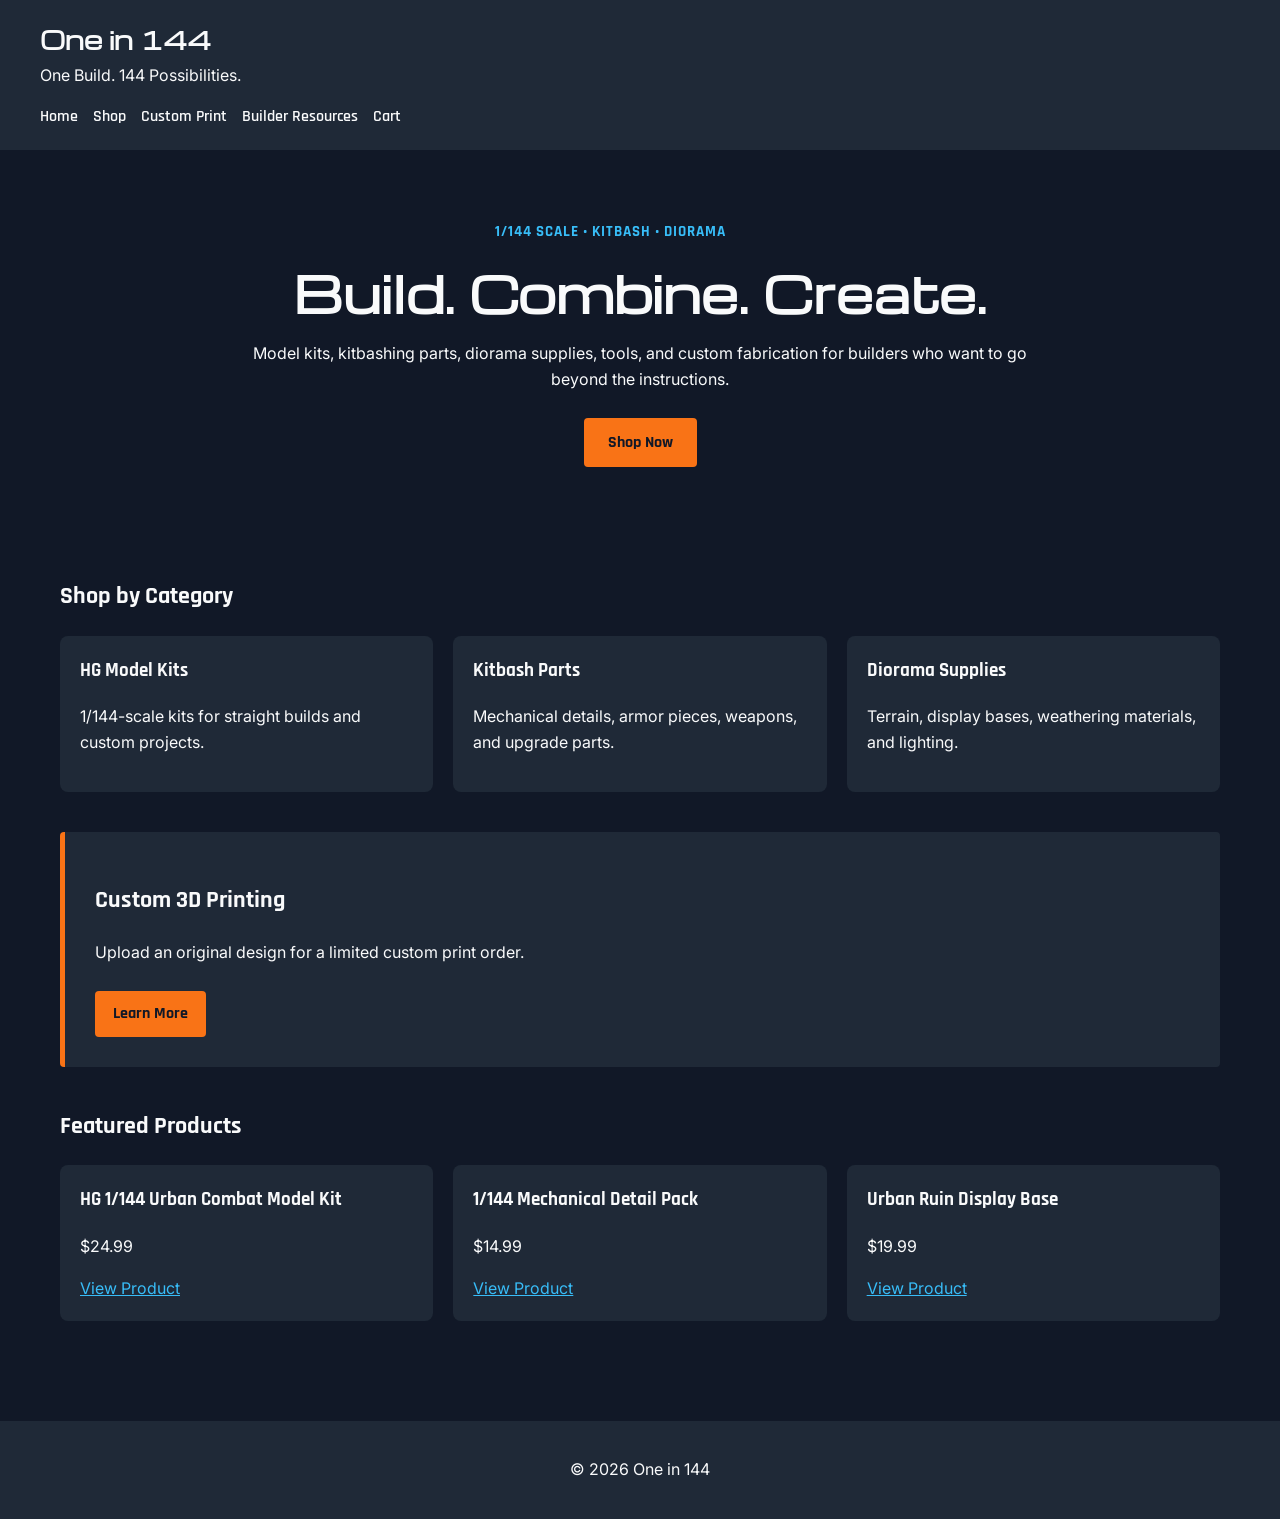
==== index.html @ ac6d2218 "Complete Style and Substance milestone" ====
<!DOCTYPE html>
<html lang="en">

<head>
    <!--
        Author: Adam Smithhisler
        Date: 10/18/2026
        Assignment: Project - Style & Substance
        Purpose: Homepage for the One in 144 e-commerce website.
    -->

    <meta charset="UTF-8">
    <meta name="viewport" content="width=device-width, initial-scale=1.0">

    <title>One in 144</title>

    <link rel="preconnect" href="https://fonts.googleapis.com">
    <link rel="preconnect" href="https://fonts.gstatic.com" crossorigin>

    <link
        href="https://fonts.googleapis.com/css2?family=Inter:wght@400;500;600;700&family=Michroma&family=Rajdhani:wght@500;600;700&display=swap"
        rel="stylesheet">

    <link rel="stylesheet" href="css/styles.css">
</head>

<body>

    <header>
        <div class="header-content">

            <h1>One in 144</h1>
            <p>One Build. 144 Possibilities.</p>

            <nav aria-label="Main navigation">
                <a href="index.html">Home</a>
                <a href="shop.html">Shop</a>
                <a href="custom-print.html">Custom Print</a>
                <a href="resources.html">Builder Resources</a>
                <a href="cart.html">Cart</a>
            </nav>

        </div>
    </header>

    <main>

        <section class="hero">
            <p>1/144 SCALE • KITBASH • DIORAMA</p>

            <h2>Build. Combine. Create.</h2>

            <p>
                Model kits, kitbashing parts, diorama supplies,
                tools, and custom fabrication for builders who
                want to go beyond the instructions.
            </p>

            <a href="shop.html">Shop Now</a>
        </section>
        
        <section>
            <h2>Shop by Category</h2>

            <div class="category-grid">

                <article class="category-card">
                    <h3>HG Model Kits</h3>
                    <p>
                        1/144-scale kits for straight builds
                        and custom projects.
                    </p>
                </article>

                <article class="category-card">
                    <h3>Kitbash Parts</h3>
                    <p>
                        Mechanical details, armor pieces,
                        weapons, and upgrade parts.
                    </p>
                </article>

                <article class="category-card">
                    <h3>Diorama Supplies</h3>
                    <p>
                        Terrain, display bases, weathering
                        materials, and lighting.
                    </p>
                </article>

            </div>
        </section>

        <section class="custom-print">
            <h2>Custom 3D Printing</h2>

            <p>
                Upload an original design for a limited
                custom print order.
            </p>

            <a href="custom-print.html">Learn More</a>
        </section>

        <section>
            <h2>Featured Products</h2>

            <div class="product-grid">

                <article class="product-card">
                    <h3>HG 1/144 Urban Combat Model Kit</h3>
                    <p>$24.99</p>
                    <a href="product.html">View Product</a>
                </article>

                <article class="product-card">
                    <h3>1/144 Mechanical Detail Pack</h3>
                    <p>$14.99</p>
                    <a href="product.html">View Product</a>
                </article>

                <article class="product-card">
                    <h3>Urban Ruin Display Base</h3>
                    <p>$19.99</p>
                    <a href="product.html">View Product</a>
                </article>

            </div>
        </section>

    </main>

    <footer>
        <p>&copy; 2026 One in 144</p>
    </footer>

</body>

</html>
---- css/styles.css ----
/*
    Author: Adam Smithhisler
    Date: 10/18/2026
    Assignment: Project - Style & Substance
    Purpose: Shared styling for the One in 144 e-commerce website.
*/

/* ========================================
   BRAND COLORS
======================================== */

:root {
    --deep-charcoal: #111827;
    --steel-gray: #1F2937;
    --off-white: #F9FAFB;
    --signal-orange: #F97316;
    --technical-blue: #38BDF8;
    --light-gray: #F3F4F6;
}


/* ========================================
   GLOBAL PAGE STYLES
======================================== */

* {
    box-sizing: border-box;
}

body {
    margin: 0;
    font-family: "Inter", Arial, sans-serif;
    background-color: var(--deep-charcoal);
    color: var(--off-white);
    line-height: 1.6;
}

main {
    max-width: 1200px;
    margin: 0 auto;
    padding: 20px;
}

img {
    max-width: 100%;
    height: auto;
}


/* ========================================
   TYPOGRAPHY
======================================== */

h1,
.hero h2 {
    font-family: "Michroma", sans-serif;
}

h2,
h3,
nav {
    font-family: "Rajdhani", sans-serif;
}

h1,
h2,
h3 {
    color: var(--off-white);
}


/* ========================================
   HEADER AND NAVIGATION
======================================== */

header {
    background-color: var(--steel-gray);
    padding: 20px;
}

.header-content {
    max-width: 1200px;
    margin: 0 auto;
}

header h1 {
    margin: 0;
    font-size: 1.5rem;
}

header p {
    margin-top: 5px;
    margin-bottom: 0;
}

nav {
    display: flex;
    flex-wrap: wrap;
    gap: 15px;
    margin-top: 15px;
}

nav a {
    color: var(--off-white);
    text-decoration: none;
    font-weight: 600;
}

nav a:hover,
nav a:focus {
    color: var(--technical-blue);
}


/* ========================================
   HERO SECTION
======================================== */

.hero {
    max-width: 900px;
    margin: 0 auto 60px auto;
    padding: 50px 20px;
    text-align: center;
}

.hero>p:first-child {
    margin: 0 0 20px 0;
    color: var(--technical-blue);
    font-family: "Rajdhani", sans-serif;
    font-size: 0.95rem;
    font-weight: 700;
    text-transform: uppercase;
    letter-spacing: 1px;
}

.hero h2 {
    margin: 0 0 20px 0;
    font-size: 3rem;
    line-height: 1.2;
    color: var(--off-white);
}

.hero p {
    max-width: 800px;
    margin: 0 auto 25px auto;
    color: var(--off-white);
}

.hero a {
    display: inline-block;
    padding: 12px 24px;
    background-color: var(--signal-orange);
    color: var(--deep-charcoal);
    text-decoration: none;
    font-family: "Rajdhani", sans-serif;
    font-weight: 700;
    border-radius: 4px;
}

.hero a:hover,
.hero a:focus {
    background-color: var(--off-white);
    color: var(--deep-charcoal);
}


/* ========================================
   PAGE SECTIONS
======================================== */

section {
    margin-bottom: 40px;
}

section>h2 {
    margin-bottom: 20px;
}


/* ========================================
   CARD LAYOUTS
======================================== */

.category-grid,
.product-grid {
    display: grid;
    grid-template-columns: 1fr;
    gap: 20px;
}

.category-card,
.product-card {
    background-color: var(--steel-gray);
    padding: 20px;
    border-radius: 8px;
}

.category-card h3,
.product-card h3 {
    margin-top: 0;
}

.product-card a {
    color: var(--technical-blue);
}

.product-card a:hover,
.product-card a:focus {
    color: var(--off-white);
}


/* ========================================
   CUSTOM PRINT SECTION
======================================== */

.custom-print {
    margin: 40px 0;
    padding: 30px;
    background-color: var(--steel-gray);
    border-left: 5px solid var(--signal-orange);
    border-radius: 4px;
}

.custom-print a {
    display: inline-block;
    padding: 10px 18px;
    margin-top: 10px;
    background-color: var(--signal-orange);
    color: var(--deep-charcoal);
    text-decoration: none;
    font-family: "Rajdhani", sans-serif;
    font-weight: 700;
    border-radius: 4px;
}

.custom-print a:hover,
.custom-print a:focus {
    background-color: var(--off-white);
    color: var(--deep-charcoal);
}


/* ========================================
   FOOTER
======================================== */

footer {
    margin-top: 40px;
    padding: 20px;
    text-align: center;
    background-color: var(--steel-gray);
}


/* ========================================
   RESPONSIVE LAYOUT
======================================== */

/* Tablet */
@media (min-width: 768px) {

    .category-grid,
    .product-grid {
        grid-template-columns: repeat(2, 1fr);
    }
}


/* Desktop */
@media (min-width: 1024px) {

    .category-grid,
    .product-grid {
        grid-template-columns: repeat(3, 1fr);
    }
}


/* Small Screens */
@media (max-width: 767px) {

    .hero {
        padding: 40px 10px;
    }

    .hero h2 {
        font-size: 2.1rem;
    }
}

/* ========================================
   PRODUCT DETAILS PAGE
======================================== */

.product-detail {
    display: grid;
    grid-template-columns: 1fr;
    gap: 20px;
    margin-bottom: 40px;
}

.product-info {
    border-left: 5px solid var(--signal-orange);
}

.product-price {
    font-family: "Rajdhani", sans-serif;
    font-size: 2rem;
    font-weight: 700;
    color: var(--off-white);
}

.product-button {
    display: inline-block;
    padding: 12px 24px;
    margin-top: 10px;
    background-color: var(--signal-orange);
    color: var(--deep-charcoal);
    text-decoration: none;
    font-family: "Rajdhani", sans-serif;
    font-weight: 700;
    border-radius: 4px;
}

.product-button:hover,
.product-button:focus {
    background-color: var(--off-white);
    color: var(--deep-charcoal);
}

.product-table {
    width: 100%;
    border-collapse: collapse;
    margin-top: 15px;
}

.product-table th,
.product-table td {
    padding: 12px;
    text-align: left;
    border-bottom: 1px solid #475569;
}

.product-table th {
    color: var(--technical-blue);
}


/* Tablet and Desktop Product Layout */

@media (min-width: 768px) {

    .product-detail {
        grid-template-columns: repeat(2, 1fr);
    }
}

/* ========================================
   CUSTOM PRINT PAGE
======================================== */

.custom-print-layout {
    display: grid;
    grid-template-columns: 1fr;
    gap: 20px;
    margin-bottom: 40px;
}

.custom-print-form,
.print-guidelines {
    background-color: var(--steel-gray);
    padding: 25px;
    border-radius: 8px;
}

.custom-print-form {
    border-left: 5px solid var(--signal-orange);
}

.custom-print-form h2,
.print-guidelines h2 {
    margin-top: 0;
}

.form-group {
    display: flex;
    flex-direction: column;
    gap: 6px;
    margin-bottom: 20px;
}

.form-group label {
    font-family: "Rajdhani", sans-serif;
    font-weight: 700;
}

.form-group input,
.form-group select,
.form-group textarea {
    width: 100%;
    padding: 12px;
    border: 1px solid #475569;
    border-radius: 4px;
    background-color: var(--deep-charcoal);
    color: var(--off-white);
    font-family: "Inter", Arial, sans-serif;
}

.form-group textarea {
    resize: vertical;
}

.checkbox-group {
    flex-direction: row;
    align-items: flex-start;
}

.checkbox-group input {
    width: auto;
    margin-top: 5px;
}

.print-guidelines ul {
    padding-left: 20px;
}

.print-guidelines li {
    margin-bottom: 12px;
}

.print-guidelines p {
    margin-top: 25px;
    padding-top: 20px;
    border-top: 1px solid #475569;
}


/* Tablet and Desktop Custom Print Layout */

@media (min-width: 768px) {

    .custom-print-layout {
        grid-template-columns: 2fr 1fr;
    }
}

/* ========================================
   BUILDER RESOURCES PAGE
======================================== */

.resource-grid {
    display: grid;
    grid-template-columns: 1fr;
    gap: 20px;
}

.resource-card {
    background-color: var(--steel-gray);
    padding: 25px;
    border-radius: 8px;
}

.resource-card h3 {
    margin-top: 5px;
}

.resource-label {
    margin: 0;
    color: var(--technical-blue);
    font-family: "Rajdhani", sans-serif;
    font-weight: 700;
    letter-spacing: 1px;
}

.resource-card ul {
    padding-left: 20px;
}

.resource-card li {
    margin-bottom: 8px;
}


/* Tablet */

@media (min-width: 768px) {

    .resource-grid {
        grid-template-columns: repeat(2, 1fr);
    }
}

/* ========================================
   SHOPPING CART PAGE
======================================== */

.cart-layout {
    display: grid;
    grid-template-columns: 1fr;
    gap: 20px;
    margin-bottom: 40px;
}

.cart-items {
    display: grid;
    gap: 20px;
}

.cart-item,
.cart-summary {
    background-color: var(--steel-gray);
    padding: 25px;
    border-radius: 8px;
}

.cart-item {
    display: flex;
    flex-direction: column;
    gap: 15px;
}

.cart-item h3 {
    margin-top: 0;
}

.cart-price {
    margin: 0;
    font-family: "Rajdhani", sans-serif;
    font-size: 1.5rem;
    font-weight: 700;
}

.cart-summary {
    border-left: 5px solid var(--signal-orange);
}

.cart-summary h2 {
    margin-top: 0;
}

.summary-row {
    display: flex;
    justify-content: space-between;
    gap: 20px;
    padding: 12px 0;
    border-bottom: 1px solid #475569;
}

.summary-total {
    margin-bottom: 20px;
    font-size: 1.1rem;
}


/* Tablet and Desktop */

@media (min-width: 768px) {

    .cart-layout {
        grid-template-columns: 2fr 1fr;
        align-items: start;
    }

    .cart-item {
        flex-direction: row;
        justify-content: space-between;
        align-items: flex-start;
    }
}

/* ========================================
   CHECKOUT PAGE
======================================== */

.checkout-layout {
    display: grid;
    grid-template-columns: 1fr;
    gap: 20px;
    margin-bottom: 40px;
}

.checkout-form,
.checkout-summary {
    background-color: var(--steel-gray);
    padding: 25px;
    border-radius: 8px;
}

.checkout-form {
    border-left: 5px solid var(--signal-orange);
}

.checkout-form h2,
.checkout-summary h2 {
    margin-top: 0;
}

.checkout-row {
    display: grid;
    grid-template-columns: 1fr;
    gap: 15px;
}

.checkout-item {
    display: flex;
    justify-content: space-between;
    gap: 20px;
    padding: 15px 0;
    border-bottom: 1px solid #475569;
}

.checkout-item h3 {
    margin: 0;
}

.checkout-item p {
    margin-bottom: 0;
}

.prototype-note {
    margin-top: 20px;
    padding-top: 20px;
    border-top: 1px solid #475569;
    color: var(--technical-blue);
}


/* Tablet and Desktop */

@media (min-width: 768px) {

    .checkout-layout {
        grid-template-columns: 2fr 1fr;
        align-items: start;
    }

    .checkout-row {
        grid-template-columns: repeat(2, 1fr);
    }
}

/* ========================================
   ORDER CONFIRMATION PAGE
======================================== */

.confirmation-container {
    display: flex;
    justify-content: center;
    padding: 60px 20px;
}

.confirmation-card {
    width: 100%;
    max-width: 700px;
    padding: 40px;
    text-align: center;
    background-color: var(--steel-gray);
    border-top: 5px solid var(--signal-orange);
    border-radius: 8px;
}

.confirmation-label {
    margin: 0 0 15px 0;
    color: var(--technical-blue);
    font-family: "Rajdhani", sans-serif;
    font-weight: 700;
    letter-spacing: 1px;
}

.confirmation-card h2 {
    margin-top: 0;
    font-family: "Michroma", sans-serif;
}

.confirmation-summary {
    margin: 30px 0;
    text-align: left;
}

.confirmation-summary h3 {
    margin-bottom: 10px;
}

.confirmation-actions {
    display: flex;
    flex-direction: column;
    align-items: center;
    gap: 15px;
}

.secondary-button {
    display: inline-block;
    padding: 12px 24px;
    color: var(--technical-blue);
    text-decoration: none;
    font-family: "Rajdhani", sans-serif;
    font-weight: 700;
}

.secondary-button:hover,
.secondary-button:focus {
    color: var(--off-white);
}


/* Tablet and Desktop */

@media (min-width: 768px) {

    .confirmation-actions {
        flex-direction: row;
        justify-content: center;
    }
}
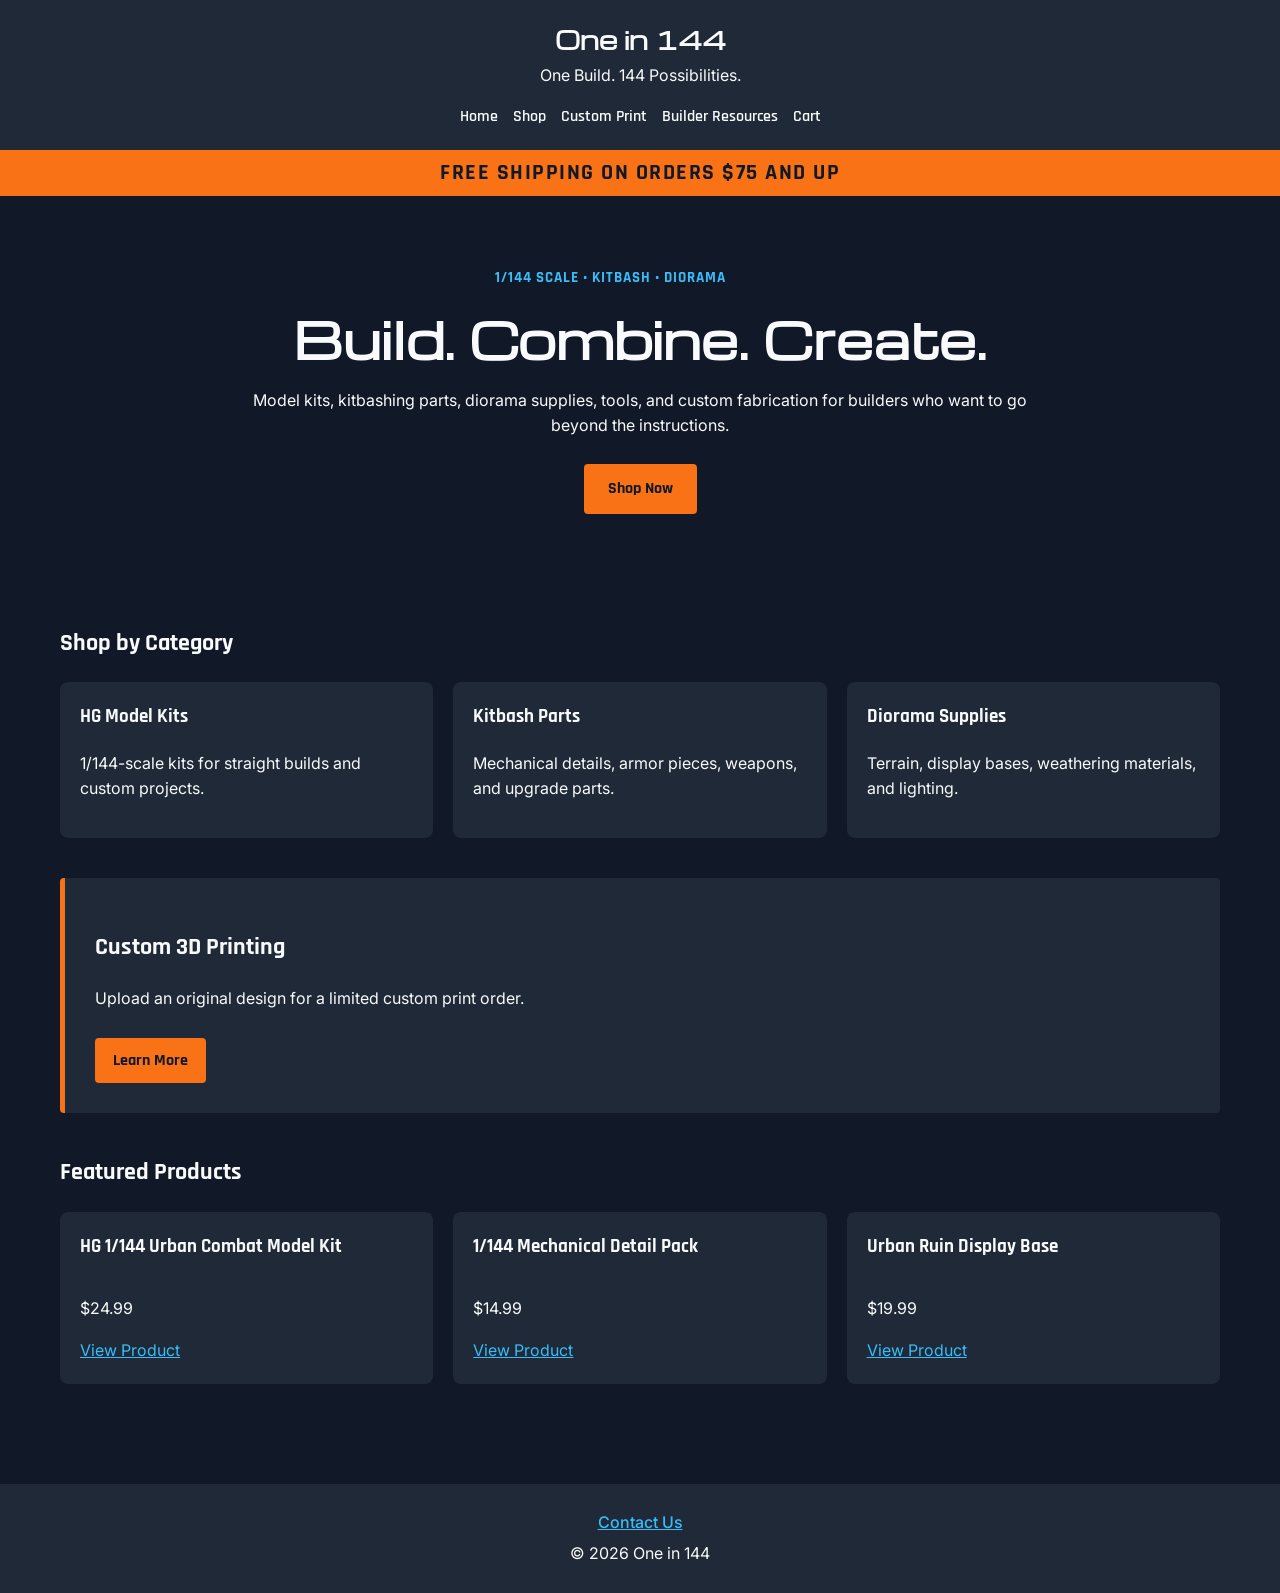
==== commit a5a2e9b2: "Complete interactive e-commerce features" ====
--- a/index.html
+++ b/index.html
@@ -43,6 +43,10 @@
         </div>
     </header>
 
+    <div class="shipping-banner" role="status">
+        FREE SHIPPING ON ORDERS $75 AND UP
+    </div>
+
     <main>
 
         <section class="hero">
@@ -58,7 +62,7 @@
 
             <a href="shop.html">Shop Now</a>
         </section>
-        
+
         <section>
             <h2>Shop by Category</h2>
 
@@ -131,7 +135,15 @@
     </main>
 
     <footer>
-        <p>&copy; 2026 One in 144</p>
+
+        <p>
+            <a href="contact.html">Contact Us</a>
+        </p>
+
+        <p>
+            &copy; 2026 One in 144
+        </p>
+
     </footer>
 
 </body>
--- a/css/styles.css
+++ b/css/styles.css
@@ -1,9 +1,10 @@
 /*
     Author: Adam Smithhisler
-    Date: 10/18/2026
-    Assignment: Project - Style & Substance
+    Date: 10/27/2026
+    Assignment: Final Project - Interactive E-Commerce Features
     Purpose: Shared styling for the One in 144 e-commerce website.
 */
+
 
 /* ========================================
    BRAND COLORS
@@ -27,6 +28,10 @@
     box-sizing: border-box;
 }
 
+[hidden] {
+    display: none !important;
+}
+
 body {
     margin: 0;
     font-family: "Inter", Arial, sans-serif;
@@ -81,6 +86,7 @@
 .header-content {
     max-width: 1200px;
     margin: 0 auto;
+    text-align: center;
 }
 
 header h1 {
@@ -96,6 +102,7 @@
 nav {
     display: flex;
     flex-wrap: wrap;
+    justify-content: center;
     gap: 15px;
     margin-top: 15px;
 }
@@ -109,6 +116,29 @@
 nav a:hover,
 nav a:focus {
     color: var(--technical-blue);
+}
+
+nav a[aria-current="page"] {
+    color: var(--technical-blue);
+}
+
+
+/* ========================================
+   FREE SHIPPING BANNER
+======================================== */
+
+.shipping-banner {
+    width: 100%;
+    padding: 12px 20px;
+    background-color: var(--signal-orange);
+    color: var(--deep-charcoal);
+    text-align: center;
+    font-family: "Rajdhani", sans-serif;
+    font-size: 1.4rem;
+    font-weight: 700;
+    line-height: 1;
+    letter-spacing: 1.5px;
+    text-transform: uppercase;
 }
 
 
@@ -176,6 +206,10 @@
     margin-bottom: 20px;
 }
 
+.section-description {
+    margin-bottom: 25px;
+}
+
 
 /* ========================================
    CARD LAYOUTS
@@ -200,6 +234,16 @@
     margin-top: 0;
 }
 
+
+/* ========================================
+   PRODUCT CARDS
+======================================== */
+
+.product-card {
+    display: flex;
+    flex-direction: column;
+}
+
 .product-card a {
     color: var(--technical-blue);
 }
@@ -209,9 +253,94 @@
     color: var(--off-white);
 }
 
-
-/* ========================================
-   CUSTOM PRINT SECTION
+.product-actions {
+    display: flex;
+    align-items: center;
+    justify-content: space-between;
+    gap: 20px;
+    margin-top: auto;
+    padding-top: 15px;
+}
+
+.product-actions a,
+button.add-to-cart {
+    color: var(--technical-blue);
+    font-family: "Inter", Arial, sans-serif;
+    font-size: 1rem;
+    font-weight: 400;
+    line-height: 1.5;
+    text-decoration: underline;
+}
+
+button.add-to-cart {
+    margin: 0 0 0 auto;
+    padding: 0;
+    background: transparent;
+    border: none;
+    border-radius: 0;
+    cursor: pointer;
+}
+
+.product-actions a:hover,
+.product-actions a:focus,
+button.add-to-cart:hover,
+button.add-to-cart:focus {
+    color: var(--off-white);
+}
+
+button.add-to-cart:focus-visible,
+.product-actions a:focus-visible {
+    outline: 2px solid var(--signal-orange);
+    outline-offset: 4px;
+}
+
+
+/* ========================================
+   PRODUCT PAGE ADD TO CART
+======================================== */
+
+button.add-to-cart.product-page-add-to-cart {
+    display: flex;
+    align-items: center;
+    justify-content: center;
+    width: 100%;
+
+    margin: 18px 0 0 0;
+    padding: 14px 20px;
+
+    background-color: var(--signal-orange);
+    color: var(--deep-charcoal);
+
+    border: none;
+    border-radius: 4px;
+
+    font-family: "Rajdhani", sans-serif;
+    font-size: 1.4rem;
+    font-weight: 700;
+    line-height: 1;
+    letter-spacing: 1.5px;
+
+    text-align: center;
+    text-decoration: none;
+    text-transform: uppercase;
+
+    cursor: pointer;
+}
+
+button.add-to-cart.product-page-add-to-cart:hover,
+button.add-to-cart.product-page-add-to-cart:focus {
+    background-color: var(--off-white);
+    color: var(--deep-charcoal);
+}
+
+button.add-to-cart.product-page-add-to-cart:focus-visible {
+    outline: 2px solid var(--technical-blue);
+    outline-offset: 4px;
+}
+
+
+/* ========================================
+   CUSTOM PRINT PROMOTION SECTION
 ======================================== */
 
 .custom-print {
@@ -242,74 +371,8 @@
 
 
 /* ========================================
-   FOOTER
-======================================== */
-
-footer {
-    margin-top: 40px;
-    padding: 20px;
-    text-align: center;
-    background-color: var(--steel-gray);
-}
-
-
-/* ========================================
-   RESPONSIVE LAYOUT
-======================================== */
-
-/* Tablet */
-@media (min-width: 768px) {
-
-    .category-grid,
-    .product-grid {
-        grid-template-columns: repeat(2, 1fr);
-    }
-}
-
-
-/* Desktop */
-@media (min-width: 1024px) {
-
-    .category-grid,
-    .product-grid {
-        grid-template-columns: repeat(3, 1fr);
-    }
-}
-
-
-/* Small Screens */
-@media (max-width: 767px) {
-
-    .hero {
-        padding: 40px 10px;
-    }
-
-    .hero h2 {
-        font-size: 2.1rem;
-    }
-}
-
-/* ========================================
-   PRODUCT DETAILS PAGE
-======================================== */
-
-.product-detail {
-    display: grid;
-    grid-template-columns: 1fr;
-    gap: 20px;
-    margin-bottom: 40px;
-}
-
-.product-info {
-    border-left: 5px solid var(--signal-orange);
-}
-
-.product-price {
-    font-family: "Rajdhani", sans-serif;
-    font-size: 2rem;
-    font-weight: 700;
-    color: var(--off-white);
-}
+   BUTTONS
+======================================== */
 
 .product-button {
     display: inline-block;
@@ -317,16 +380,71 @@
     margin-top: 10px;
     background-color: var(--signal-orange);
     color: var(--deep-charcoal);
+    border: none;
     text-decoration: none;
     font-family: "Rajdhani", sans-serif;
+    font-size: 1rem;
     font-weight: 700;
     border-radius: 4px;
+    cursor: pointer;
 }
 
 .product-button:hover,
 .product-button:focus {
     background-color: var(--off-white);
     color: var(--deep-charcoal);
+}
+
+.secondary-button {
+    display: inline-block;
+    padding: 12px 24px;
+    margin-top: 10px;
+    background: transparent;
+    color: var(--technical-blue);
+    border: none;
+    text-decoration: none;
+    font-family: "Rajdhani", sans-serif;
+    font-size: 1rem;
+    font-weight: 700;
+    cursor: pointer;
+}
+
+.secondary-button:hover,
+.secondary-button:focus {
+    color: var(--off-white);
+}
+
+.product-button:focus-visible,
+.secondary-button:focus-visible {
+    outline: 2px solid var(--signal-orange);
+    outline-offset: 4px;
+}
+
+
+/* ========================================
+   PRODUCT DETAILS PAGE
+======================================== */
+
+.product-detail {
+    display: grid;
+    grid-template-columns: 1fr;
+    gap: 20px;
+    margin-bottom: 40px;
+}
+
+.product-info {
+    border-left: 5px solid var(--signal-orange);
+}
+
+.product-info h2 {
+    margin-top: 0;
+}
+
+.product-price {
+    font-family: "Rajdhani", sans-serif;
+    font-size: 2rem;
+    font-weight: 700;
+    color: var(--off-white);
 }
 
 .product-table {
@@ -347,15 +465,6 @@
 }
 
 
-/* Tablet and Desktop Product Layout */
-
-@media (min-width: 768px) {
-
-    .product-detail {
-        grid-template-columns: repeat(2, 1fr);
-    }
-}
-
 /* ========================================
    CUSTOM PRINT PAGE
 ======================================== */
@@ -382,6 +491,11 @@
 .print-guidelines h2 {
     margin-top: 0;
 }
+
+
+/* ========================================
+   FORM STYLES
+======================================== */
 
 .form-group {
     display: flex;
@@ -405,6 +519,20 @@
     background-color: var(--deep-charcoal);
     color: var(--off-white);
     font-family: "Inter", Arial, sans-serif;
+    font-size: 1rem;
+}
+
+.form-group input::placeholder,
+.form-group textarea::placeholder {
+    color: #9CA3AF;
+}
+
+.form-group input:focus,
+.form-group select:focus,
+.form-group textarea:focus {
+    border-color: var(--technical-blue);
+    outline: 2px solid var(--technical-blue);
+    outline-offset: 2px;
 }
 
 .form-group textarea {
@@ -420,6 +548,24 @@
     width: auto;
     margin-top: 5px;
 }
+
+
+/* ========================================
+   FORM STATUS MESSAGES
+======================================== */
+
+#contactMessage,
+#checkoutMessage,
+.coupon-message {
+    margin-top: 15px;
+    color: var(--technical-blue);
+    font-weight: 600;
+}
+
+
+/* ========================================
+   PRINT GUIDELINES
+======================================== */
 
 .print-guidelines ul {
     padding-left: 20px;
@@ -436,15 +582,6 @@
 }
 
 
-/* Tablet and Desktop Custom Print Layout */
-
-@media (min-width: 768px) {
-
-    .custom-print-layout {
-        grid-template-columns: 2fr 1fr;
-    }
-}
-
 /* ========================================
    BUILDER RESOURCES PAGE
 ======================================== */
@@ -481,15 +618,6 @@
     margin-bottom: 8px;
 }
 
-
-/* Tablet */
-
-@media (min-width: 768px) {
-
-    .resource-grid {
-        grid-template-columns: repeat(2, 1fr);
-    }
-}
 
 /* ========================================
    SHOPPING CART PAGE
@@ -553,21 +681,72 @@
 }
 
 
-/* Tablet and Desktop */
-
-@media (min-width: 768px) {
-
-    .cart-layout {
-        grid-template-columns: 2fr 1fr;
-        align-items: start;
-    }
-
-    .cart-item {
-        flex-direction: row;
-        justify-content: space-between;
-        align-items: flex-start;
-    }
-}
+/* ========================================
+   CART CONTROLS
+======================================== */
+
+.quantity-controls {
+    display: flex;
+    align-items: center;
+    gap: 8px;
+    margin-top: 10px;
+}
+
+.quantity-button {
+    min-width: 30px;
+    padding: 4px 9px;
+    background-color: var(--signal-orange);
+    color: var(--deep-charcoal);
+    border: none;
+    border-radius: 4px;
+    font-family: "Rajdhani", sans-serif;
+    font-size: 1rem;
+    font-weight: 700;
+    cursor: pointer;
+}
+
+.quantity-button:hover,
+.quantity-button:focus {
+    background-color: var(--off-white);
+}
+
+.quantity-value {
+    min-width: 20px;
+    text-align: center;
+    font-weight: 700;
+}
+
+.remove-cart-item {
+    margin-top: 12px;
+    padding: 0;
+    background: transparent;
+    color: var(--technical-blue);
+    border: none;
+    font-family: "Inter", Arial, sans-serif;
+    font-size: 0.95rem;
+    text-decoration: underline;
+    cursor: pointer;
+}
+
+.remove-cart-item:hover,
+.remove-cart-item:focus {
+    color: var(--off-white);
+}
+
+.quantity-button:focus-visible,
+.remove-cart-item:focus-visible {
+    outline: 2px solid var(--signal-orange);
+    outline-offset: 3px;
+}
+
+.cart-item-total {
+    min-width: 120px;
+}
+
+.cart-item-total>p:first-child {
+    margin-top: 0;
+}
+
 
 /* ========================================
    CHECKOUT PAGE
@@ -596,6 +775,10 @@
     margin-top: 0;
 }
 
+.checkout-form section {
+    margin-bottom: 35px;
+}
+
 .checkout-row {
     display: grid;
     grid-template-columns: 1fr;
@@ -625,20 +808,10 @@
     color: var(--technical-blue);
 }
 
-
-/* Tablet and Desktop */
-
-@media (min-width: 768px) {
-
-    .checkout-layout {
-        grid-template-columns: 2fr 1fr;
-        align-items: start;
-    }
-
-    .checkout-row {
-        grid-template-columns: repeat(2, 1fr);
-    }
-}
+.coupon-button {
+    padding-left: 0;
+}
+
 
 /* ========================================
    ORDER CONFIRMATION PAGE
@@ -689,27 +862,131 @@
     gap: 15px;
 }
 
-.secondary-button {
-    display: inline-block;
-    padding: 12px 24px;
-    color: var(--technical-blue);
-    text-decoration: none;
-    font-family: "Rajdhani", sans-serif;
-    font-weight: 700;
-}
-
-.secondary-button:hover,
-.secondary-button:focus {
-    color: var(--off-white);
-}
-
-
-/* Tablet and Desktop */
+
+/* ========================================
+   FOOTER
+======================================== */
+
+footer {
+    margin-top: 40px;
+    padding: 20px;
+    text-align: center;
+    background-color: var(--steel-gray);
+}
+
+footer p {
+    margin: 6px 0;
+    text-align: center;
+}
+
+footer a {
+    color: var(--technical-blue);
+    font-family: "Inter", Arial, sans-serif;
+    font-weight: 500;
+    text-decoration: underline;
+}
+
+footer a:hover,
+footer a:focus {
+    color: var(--off-white);
+}
+
+footer a:focus-visible {
+    outline: 2px solid var(--signal-orange);
+    outline-offset: 4px;
+}
+
+
+/* ========================================
+   RESPONSIVE LAYOUT
+======================================== */
+
+
+/* Tablet */
 
 @media (min-width: 768px) {
+
+    .category-grid,
+    .product-grid {
+        grid-template-columns: repeat(2, 1fr);
+    }
+
+    .product-detail {
+        grid-template-columns: repeat(2, 1fr);
+    }
+
+    .custom-print-layout {
+        grid-template-columns: 2fr 1fr;
+    }
+
+    .resource-grid {
+        grid-template-columns: repeat(2, 1fr);
+    }
+
+    .cart-layout {
+        grid-template-columns: 2fr 1fr;
+        align-items: start;
+    }
+
+    .cart-item {
+        flex-direction: row;
+        justify-content: space-between;
+        align-items: flex-start;
+    }
+
+    .checkout-layout {
+        grid-template-columns: 2fr 1fr;
+        align-items: start;
+    }
+
+    .checkout-row {
+        grid-template-columns: repeat(2, 1fr);
+    }
 
     .confirmation-actions {
         flex-direction: row;
         justify-content: center;
     }
+}
+
+
+/* Desktop */
+
+@media (min-width: 1024px) {
+
+    .category-grid,
+    .product-grid {
+        grid-template-columns: repeat(3, 1fr);
+    }
+}
+
+
+/* Small Screens */
+
+@media (max-width: 767px) {
+
+    .hero {
+        padding: 40px 10px;
+    }
+
+    .hero h2 {
+        font-size: 2.1rem;
+    }
+
+    .shipping-banner {
+        padding: 10px 15px;
+        font-size: 1.15rem;
+    }
+
+    .product-actions {
+        gap: 15px;
+    }
+
+    .summary-row {
+        gap: 10px;
+    }
+
+    button.add-to-cart.product-page-add-to-cart {
+        font-size: 1.15rem;
+    }
 }
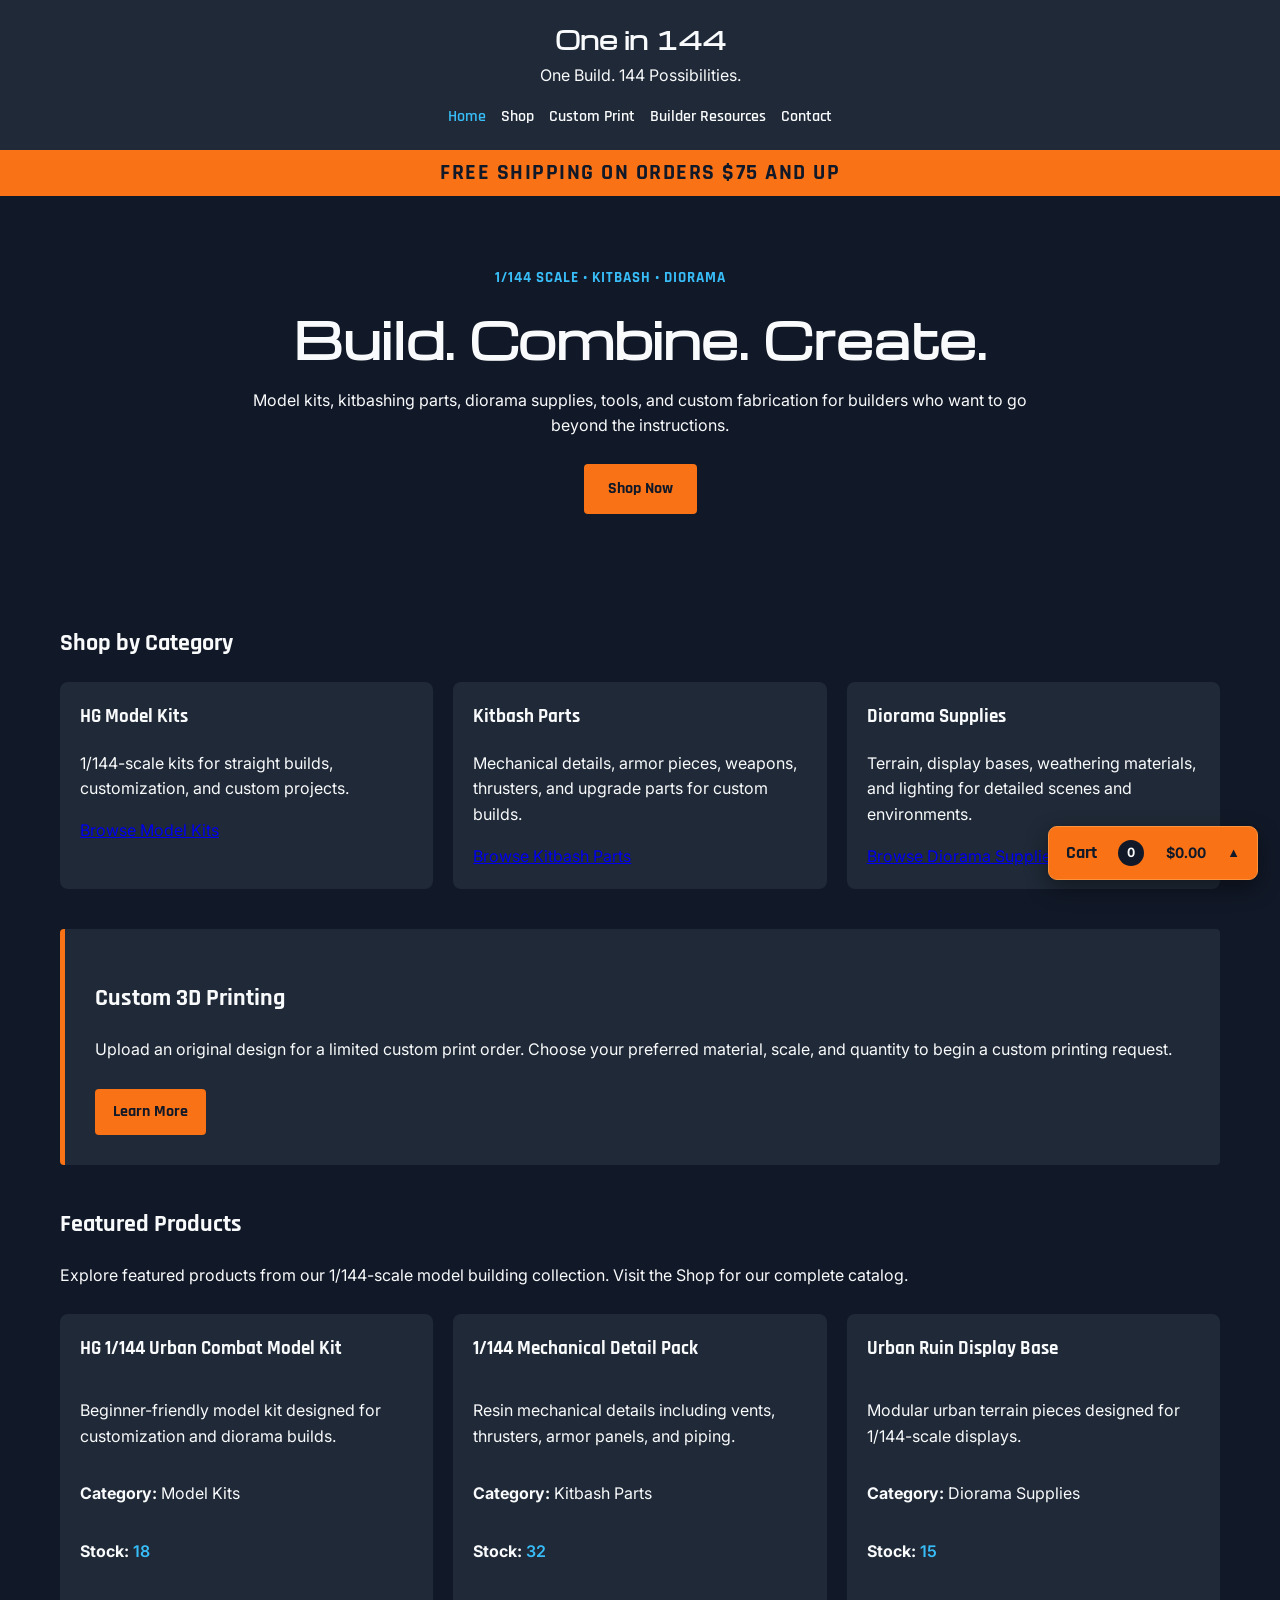
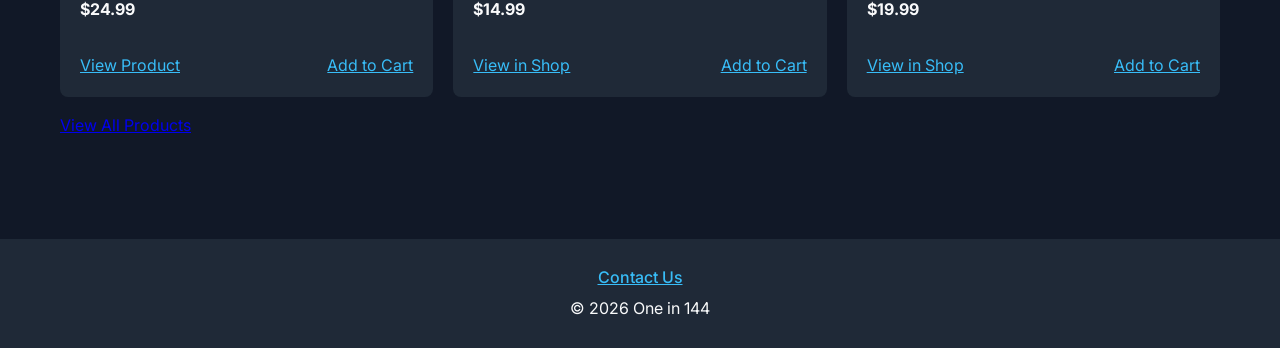
==== commit 15755130: "Complete Week 4 shopping cart and inventory updates" ====
--- a/index.html
+++ b/index.html
@@ -4,15 +4,25 @@
 <head>
     <!--
         Author: Adam Smithhisler
-        Date: 10/18/2026
-        Assignment: Project - Style & Substance
+        Date: 11/1/2026
+        Assignment: SDC260 Final Project - Week 4
         Purpose: Homepage for the One in 144 e-commerce website.
+                 Includes product navigation, featured products,
+                 shopping cart information, inventory awareness,
+                 and visual feedback for cart interactions.
     -->
 
     <meta charset="UTF-8">
     <meta name="viewport" content="width=device-width, initial-scale=1.0">
 
-    <title>One in 144</title>
+    <meta name="description"
+        content="Shop 1/144-scale model kits, kitbash parts, diorama supplies, tools, and custom 3D printing at One in 144.">
+
+    <title>One in 144 | Build. Combine. Create.</title>
+
+    <!-- ========================================
+         FONTS
+    ========================================= -->
 
     <link rel="preconnect" href="https://fonts.googleapis.com">
     <link rel="preconnect" href="https://fonts.gstatic.com" crossorigin>
@@ -21,123 +31,376 @@
         href="https://fonts.googleapis.com/css2?family=Inter:wght@400;500;600;700&family=Michroma&family=Rajdhani:wght@500;600;700&display=swap"
         rel="stylesheet">
 
+    <!-- ========================================
+         STYLESHEET
+    ========================================= -->
+
     <link rel="stylesheet" href="css/styles.css">
+
+    <!-- ========================================
+         SHARED JAVASCRIPT
+    ========================================= -->
+
+    <script src="js/script.js" defer></script>
+
 </head>
 
 <body>
 
+    <!-- ========================================
+         HEADER AND NAVIGATION
+    ========================================= -->
+
     <header>
+
         <div class="header-content">
 
             <h1>One in 144</h1>
+
             <p>One Build. 144 Possibilities.</p>
 
             <nav aria-label="Main navigation">
-                <a href="index.html">Home</a>
-                <a href="shop.html">Shop</a>
-                <a href="custom-print.html">Custom Print</a>
-                <a href="resources.html">Builder Resources</a>
-                <a href="cart.html">Cart</a>
+
+                <a href="index.html" aria-current="page">
+                    Home
+                </a>
+
+                <a href="shop.html">
+                    Shop
+                </a>
+
+                <a href="custom-print.html">
+                    Custom Print
+                </a>
+
+                <a href="resources.html">
+                    Builder Resources
+                </a>
+
+                <a href="contact.html">
+                    Contact
+                </a>
+
             </nav>
 
+            <!-- Current shopping cart summary -->
+            <div class="header-cart-summary" id="headerCartSummary" aria-live="polite">
+
+                <span>
+                    Cart Items:
+                    <strong id="homeCartCount">0</strong>
+                </span>
+
+                <span>
+                    Subtotal:
+                    <strong id="homeCartSubtotal">$0.00</strong>
+                </span>
+
+                <a href="cart.html">
+                    View Cart
+                </a>
+
+            </div>
+
         </div>
+
     </header>
+
+    <!-- ========================================
+         FREE SHIPPING BANNER
+    ========================================= -->
 
     <div class="shipping-banner" role="status">
         FREE SHIPPING ON ORDERS $75 AND UP
     </div>
 
+    <!-- ========================================
+         MAIN CONTENT
+    ========================================= -->
+
     <main>
 
+        <!-- ========================================
+             HERO SECTION
+        ========================================= -->
+
         <section class="hero">
-            <p>1/144 SCALE • KITBASH • DIORAMA</p>
-
-            <h2>Build. Combine. Create.</h2>
 
             <p>
-                Model kits, kitbashing parts, diorama supplies,
-                tools, and custom fabrication for builders who
-                want to go beyond the instructions.
+                1/144 SCALE • KITBASH • DIORAMA
             </p>
 
-            <a href="shop.html">Shop Now</a>
+            <h2>
+                Build. Combine. Create.
+            </h2>
+
+            <p>
+                Model kits, kitbashing parts, diorama
+                supplies, tools, and custom fabrication
+                for builders who want to go beyond
+                the instructions.
+            </p>
+
+            <a href="shop.html">
+                Shop Now
+            </a>
+
         </section>
 
-        <section>
-            <h2>Shop by Category</h2>
+        <!-- ========================================
+             SHOP BY CATEGORY
+        ========================================= -->
+
+        <section aria-labelledby="categories-heading">
+
+            <h2 id="categories-heading">
+                Shop by Category
+            </h2>
 
             <div class="category-grid">
 
+                <!-- HG MODEL KITS -->
+
                 <article class="category-card">
+
                     <h3>HG Model Kits</h3>
-                    <p>
-                        1/144-scale kits for straight builds
-                        and custom projects.
-                    </p>
-                </article>
+
+                    <p>
+                        1/144-scale kits for straight builds,
+                        customization, and custom projects.
+                    </p>
+
+                    <a href="shop.html">
+                        Browse Model Kits
+                    </a>
+
+                </article>
+
+                <!-- KITBASH PARTS -->
 
                 <article class="category-card">
+
                     <h3>Kitbash Parts</h3>
+
                     <p>
                         Mechanical details, armor pieces,
-                        weapons, and upgrade parts.
-                    </p>
-                </article>
+                        weapons, thrusters, and upgrade parts
+                        for custom builds.
+                    </p>
+
+                    <a href="shop.html">
+                        Browse Kitbash Parts
+                    </a>
+
+                </article>
+
+                <!-- DIORAMA SUPPLIES -->
 
                 <article class="category-card">
+
                     <h3>Diorama Supplies</h3>
+
                     <p>
                         Terrain, display bases, weathering
-                        materials, and lighting.
-                    </p>
+                        materials, and lighting for detailed
+                        scenes and environments.
+                    </p>
+
+                    <a href="shop.html">
+                        Browse Diorama Supplies
+                    </a>
+
                 </article>
 
             </div>
+
         </section>
 
+        <!-- ========================================
+             CUSTOM 3D PRINTING
+        ========================================= -->
+
         <section class="custom-print">
-            <h2>Custom 3D Printing</h2>
+
+            <h2>
+                Custom 3D Printing
+            </h2>
 
             <p>
                 Upload an original design for a limited
-                custom print order.
+                custom print order. Choose your preferred
+                material, scale, and quantity to begin
+                a custom printing request.
             </p>
 
-            <a href="custom-print.html">Learn More</a>
+            <a href="custom-print.html">
+                Learn More
+            </a>
+
         </section>
 
-        <section>
-            <h2>Featured Products</h2>
-
-            <div class="product-grid">
-
-                <article class="product-card">
-                    <h3>HG 1/144 Urban Combat Model Kit</h3>
-                    <p>$24.99</p>
-                    <a href="product.html">View Product</a>
-                </article>
-
-                <article class="product-card">
-                    <h3>1/144 Mechanical Detail Pack</h3>
-                    <p>$14.99</p>
-                    <a href="product.html">View Product</a>
-                </article>
-
-                <article class="product-card">
-                    <h3>Urban Ruin Display Base</h3>
-                    <p>$19.99</p>
-                    <a href="product.html">View Product</a>
+        <!-- ========================================
+             FEATURED PRODUCTS
+        ========================================= -->
+
+        <section aria-labelledby="featured-heading">
+
+            <h2 id="featured-heading">
+                Featured Products
+            </h2>
+
+            <p class="section-description">
+                Explore featured products from our
+                1/144-scale model building collection.
+                Visit the Shop for our complete catalog.
+            </p>
+
+            <!--
+                Week 4 inventory integration:
+
+                JavaScript will update these featured cards
+                using the shared product inventory.
+
+                Product availability must be checked before
+                allowing an Add to Cart action.
+
+                Out-of-stock products will have disabled
+                Add to Cart buttons and a mouse tooltip.
+            -->
+
+            <div class="product-grid" id="featuredProductContainer">
+
+                <!--
+                    Existing featured cards remain available
+                    until the shared JavaScript renderer is
+                    updated in the next development step.
+                -->
+
+                <article class="product-card" data-featured-id="KIT-001">
+
+                    <h3>
+                        HG 1/144 Urban Combat Model Kit
+                    </h3>
+
+                    <p>
+                        A customizable 1/144-scale model kit
+                        suitable for straight builds,
+                        modifications, and diorama projects.
+                    </p>
+
+                    <p>
+                        <strong>$24.99</strong>
+                    </p>
+
+                    <a href="product.html">
+                        View Product
+                    </a>
+
+                </article>
+
+                <article class="product-card" data-featured-id="KBP-014">
+
+                    <h3>
+                        1/144 Mechanical Detail Pack
+                    </h3>
+
+                    <p>
+                        Mechanical upgrade parts for
+                        adding detail to custom
+                        model builds.
+                    </p>
+
+                    <p>
+                        <strong>$14.99</strong>
+                    </p>
+
+                    <a href="shop.html">
+                        View in Shop
+                    </a>
+
+                </article>
+
+                <article class="product-card" data-featured-id="DIO-003">
+
+                    <h3>
+                        Urban Ruin Display Base
+                    </h3>
+
+                    <p>
+                        Modular terrain and environmental
+                        details for displaying 1/144-scale
+                        models.
+                    </p>
+
+                    <p>
+                        <strong>$19.99</strong>
+                    </p>
+
+                    <a href="shop.html">
+                        View in Shop
+                    </a>
+
                 </article>
 
             </div>
+
+            <p>
+                <a href="shop.html">
+                    View All Products
+                </a>
+            </p>
+
         </section>
 
     </main>
 
+    <!-- ========================================
+         CART NOTIFICATION
+    ========================================= -->
+
+    <!--
+        Week 4 visual feedback:
+
+        JavaScript will display this notification after
+        a successful Add to Cart action.
+
+        The notification gives customers immediate
+        confirmation without requiring a browser alert.
+    -->
+
+    <div id="cartNotification" class="cart-notification" role="status" aria-live="polite" aria-atomic="true" hidden>
+
+        Product added to your cart.
+
+    </div>
+
+    <!-- ========================================
+         OUT OF STOCK TOOLTIP
+    ========================================= -->
+
+    <!--
+        Week 4 inventory awareness:
+
+        JavaScript will display this tooltip when
+        the cursor moves over an unavailable product.
+    -->
+
+    <div id="outOfStockTooltip" class="out-of-stock-tooltip" role="tooltip" hidden>
+
+        Out of Stock
+
+    </div>
+
+    <!-- ========================================
+         FOOTER
+    ========================================= -->
+
     <footer>
 
         <p>
-            <a href="contact.html">Contact Us</a>
+            <a href="contact.html">
+                Contact Us
+            </a>
         </p>
 
         <p>
--- a/css/styles.css
+++ b/css/styles.css
@@ -989,4 +989,614 @@
     button.add-to-cart.product-page-add-to-cart {
         font-size: 1.15rem;
     }
-}+}
+
+/* ========================================
+   WEEK 4 - SHARED HEADER CART SUMMARY
+   Compatible with all nine updated HTML pages.
+======================================== */
+
+.header-cart-summary {
+    display: flex;
+    flex-wrap: wrap;
+    align-items: center;
+    justify-content: center;
+    gap: 8px 24px;
+    max-width: 700px;
+    margin: 18px auto 0;
+    padding: 12px 18px;
+    background-color: var(--deep-charcoal);
+    border: 1px solid #475569;
+    border-radius: 6px;
+    font-family: "Rajdhani", sans-serif;
+    font-size: 1.05rem;
+}
+
+.header-cart-summary strong {
+    color: var(--signal-orange);
+    font-variant-numeric: tabular-nums;
+}
+
+.header-cart-summary a {
+    color: var(--technical-blue);
+    font-weight: 700;
+    text-decoration: underline;
+}
+
+.header-cart-summary a:hover,
+.header-cart-summary a:focus-visible {
+    color: var(--off-white);
+}
+
+.nav-cart-link {
+    display: inline-flex;
+    align-items: center;
+    gap: 7px;
+}
+
+.nav-cart-count {
+    display: inline-flex;
+    justify-content: center;
+    align-items: center;
+    min-width: 25px;
+    height: 25px;
+    padding: 0 6px;
+    border-radius: 20px;
+    background-color: var(--signal-orange);
+    color: var(--deep-charcoal);
+    font-family: "Inter", Arial, sans-serif;
+    font-size: .8rem;
+    font-weight: 700;
+    line-height: 1;
+    font-variant-numeric: tabular-nums;
+}
+
+/* Keep the promotional banner visible as the page scrolls. */
+.shipping-banner {
+    position: sticky;
+    top: 0;
+    z-index: 100;
+}
+
+
+/* ========================================
+   WEEK 4 - LIVE PRODUCT STOCK
+======================================== */
+
+.product-stock,
+.product-availability {
+    color: var(--technical-blue);
+    font-weight: 600;
+}
+
+.product-stock strong,
+.product-availability strong {
+    color: var(--off-white);
+}
+
+.product-card.out-of-stock,
+.product-info.out-of-stock {
+    background-color: #262b35;
+    border: 1px solid #657080;
+    opacity: .65;
+}
+
+.product-card.out-of-stock {
+    cursor: not-allowed;
+}
+
+.product-card.out-of-stock .product-stock,
+.product-info.out-of-stock .product-availability,
+.out-of-stock-message {
+    color: #fca5a5;
+}
+
+/* The button cannot be used when inventory is zero. */
+button.add-to-cart:disabled,
+button.add-to-cart.product-page-add-to-cart:disabled {
+    color: #b3bbc7;
+    background-color: #4b5563;
+    text-decoration: none;
+    cursor: not-allowed;
+    opacity: 1;
+}
+
+/* The detailed product page uses a full-size button. */
+button.add-to-cart.product-page-add-to-cart:disabled:hover,
+button.add-to-cart.product-page-add-to-cart:disabled:focus {
+    color: #b3bbc7;
+    background-color: #4b5563;
+}
+
+.out-of-stock-message {
+    margin: 12px 0 0;
+    font-weight: 700;
+}
+
+/* Tooltip follows the mouse; its coordinates are set by JavaScript. */
+.out-of-stock-tooltip {
+    position: fixed;
+    z-index: 9999;
+    width: max-content;
+    max-width: 160px;
+    padding: 7px 11px;
+    border: 1px solid #fca5a5;
+    border-radius: 5px;
+    background-color: #291c22;
+    color: #fff;
+    font-family: "Inter", Arial, sans-serif;
+    font-size: .85rem;
+    font-weight: 700;
+    line-height: 1.3;
+    pointer-events: none;
+    box-shadow: 0 5px 15px rgb(0 0 0 / 25%);
+}
+
+
+/* ========================================
+   WEEK 4 - CART NOTIFICATION
+
+   The shared script removes the hidden attribute,
+   adds .show and hides the notification after 2.5s.
+======================================== */
+
+.cart-notification {
+    position: fixed;
+    right: 22px;
+    bottom: 24px;
+    z-index: 1100;
+    width: min(370px, calc(100vw - 32px));
+    padding: 15px 20px;
+    background-color: #164e3d;
+    color: #fff;
+    border-left: 5px solid #34d399;
+    border-radius: 7px;
+    box-shadow: 0 8px 28px rgb(0 0 0 / 35%);
+    font-size: .95rem;
+    font-weight: 600;
+    line-height: 1.5;
+    pointer-events: none;
+}
+
+.cart-notification.show {
+    animation: cart-notification-appear .2s ease-out;
+}
+
+@keyframes cart-notification-appear {
+    from { opacity: 0; transform: translateY(12px); }
+    to { opacity: 1; transform: translateY(0); }
+}
+
+
+/* ========================================
+   WEEK 4 - CART CONTROLS AND SUMMARY
+======================================== */
+
+.cart-item-info {
+    flex: 1;
+    min-width: 0;
+}
+
+.cart-item-info p {
+    margin: 6px 0;
+}
+
+.cart-item-total {
+    text-align: right;
+    font-variant-numeric: tabular-nums;
+}
+
+.quantity-button:disabled {
+    background-color: #4b5563;
+    color: #b3bbc7;
+    cursor: not-allowed;
+}
+
+.quantity-button:disabled:hover,
+.quantity-button:disabled:focus {
+    background-color: #4b5563;
+    color: #b3bbc7;
+}
+
+.clear-cart-button {
+    display: block;
+    width: 100%;
+    margin-top: 12px;
+    padding: 12px 20px;
+    border: 1px solid var(--technical-blue);
+    border-radius: 4px;
+    text-align: center;
+    font-weight: 700;
+}
+
+.clear-cart-button:disabled,
+#submitOrderButton:disabled {
+    color: #b3bbc7;
+    background-color: #4b5563;
+    border-color: #4b5563;
+    cursor: not-allowed;
+    opacity: .75;
+}
+
+.cart-summary > .product-button,
+.cart-summary > .secondary-button,
+.checkout-summary > .secondary-button {
+    display: block;
+    width: 100%;
+    text-align: center;
+}
+
+.cart-help-text {
+    margin-top: 20px;
+    font-size: .85rem;
+    color: #cbd5e1;
+}
+
+/* Stick to the viewport without covering the shipping banner. */
+@media (min-width: 768px) {
+    .cart-summary,
+    .checkout-summary {
+        position: sticky;
+        top: 80px;
+        align-self: start;
+        max-height: calc(100vh - 96px);
+        overflow-y: auto;
+    }
+}
+
+
+/* ========================================
+   WEEK 4 - FORMS, BUTTONS AND ACCESSIBILITY
+======================================== */
+
+.form-message,
+#customPrintMessage {
+    color: var(--technical-blue);
+    font-weight: 600;
+}
+
+button,
+input,
+select,
+textarea {
+    font: inherit;
+}
+
+button:focus-visible,
+a:focus-visible {
+    outline: 2px solid var(--signal-orange);
+    outline-offset: 3px;
+}
+
+/* Maintain the original hidden-attribute fix from Week 3. */
+[hidden] {
+    display: none !important;
+}
+
+@media (prefers-reduced-motion: reduce) {
+    .cart-notification.show {
+        animation: none;
+    }
+}
+
+@media (max-width: 767px) {
+    .header-cart-summary {
+        gap: 8px 16px;
+        font-size: .95rem;
+        padding: 10px 12px;
+    }
+
+    .cart-summary,
+    .checkout-summary {
+        position: static;
+        max-height: none;
+        overflow: visible;
+    }
+
+    .cart-item-total {
+        text-align: left;
+    }
+
+    .cart-notification {
+        left: 16px;
+        right: 16px;
+        bottom: 16px;
+        width: auto;
+    }
+}
+
+
+/* ========================================
+   WEEK 4 - FLOATING EXPANDABLE SHOPPING CART
+
+   The cart starts collapsed in the lower-right corner.
+   Clicking its tab expands a scrollable cart above it.
+   Works on every page without extra HTML edits.
+======================================== */
+
+/* The floating cart replaces the redundant summary in the header. */
+.header-cart-summary {
+    display: none;
+}
+
+.quick-cart-root {
+    position: fixed;
+    right: 22px;
+    bottom: 20px;
+    z-index: 1200;
+    display: flex;
+    flex-direction: column;
+    align-items: flex-end;
+    gap: 10px;
+    width: min(390px, calc(100vw - 32px));
+    pointer-events: none;
+}
+
+.quick-cart-root > * {
+    pointer-events: auto;
+}
+
+.quick-cart-toggle {
+    display: flex;
+    align-items: center;
+    justify-content: space-between;
+    gap: 14px;
+    min-width: 210px;
+    max-width: 100%;
+    min-height: 54px;
+    margin-left: auto;
+    padding: 11px 17px;
+    border: 1px solid #fb923c;
+    border-radius: 9px;
+    background: var(--signal-orange);
+    color: var(--deep-charcoal);
+    box-shadow: 0 8px 22px rgb(0 0 0 / 40%);
+    font-family: "Rajdhani", sans-serif;
+    font-size: 1.15rem;
+    font-weight: 700;
+    cursor: pointer;
+}
+
+.quick-cart-toggle:hover,
+.quick-cart-toggle:focus-visible {
+    background: #fb923c;
+}
+
+.quick-cart-toggle-count {
+    display: inline-flex;
+    align-items: center;
+    justify-content: center;
+    min-width: 26px;
+    height: 26px;
+    padding: 0 7px;
+    border-radius: 100px;
+    background: var(--deep-charcoal);
+    color: var(--off-white);
+    font-family: "Inter", sans-serif;
+    font-size: .8rem;
+    font-variant-numeric: tabular-nums;
+}
+
+.quick-cart-toggle-total {
+    font-family: "Inter", sans-serif;
+    font-size: .9rem;
+    font-variant-numeric: tabular-nums;
+}
+
+.quick-cart-toggle-arrow {
+    font-size: .8rem;
+}
+
+.quick-cart-panel {
+    display: flex;
+    flex-direction: column;
+    width: 100%;
+    max-height: calc(100vh - 125px);
+    max-height: calc(100dvh - 125px);
+    margin: 0;
+    overflow: hidden;
+    border: 1px solid #475569;
+    border-top: 4px solid var(--signal-orange);
+    border-radius: 10px;
+    background: var(--steel-gray);
+    box-shadow: 0 12px 40px rgb(0 0 0 / 55%);
+}
+
+.quick-cart-panel-header {
+    display: flex;
+    justify-content: space-between;
+    align-items: flex-start;
+    gap: 12px;
+    padding: 16px 18px 12px;
+    border-bottom: 1px solid #475569;
+}
+
+.quick-cart-panel-header h2 {
+    margin: 0;
+    font-family: "Rajdhani", sans-serif;
+    font-size: 1.6rem;
+    line-height: 1.2;
+}
+
+.quick-cart-panel-header p {
+    margin: 3px 0 0;
+    font-size: .79rem;
+    color: #cbd5e1;
+}
+
+.quick-cart-close {
+    flex-shrink: 0;
+    width: 32px;
+    height: 32px;
+    border: 1px solid #64748b;
+    border-radius: 6px;
+    background: var(--deep-charcoal);
+    color: var(--off-white);
+    font-size: 1.35rem;
+    line-height: 1;
+    cursor: pointer;
+}
+
+.quick-cart-items {
+    flex: 1 1 auto;
+    min-height: 0;
+    overflow-y: auto;
+    padding: 0 18px;
+    overscroll-behavior: contain;
+}
+
+.quick-cart-item {
+    padding: 13px 0 15px;
+    border-bottom: 1px solid #475569;
+}
+
+.quick-cart-item-heading {
+    display: flex;
+    justify-content: space-between;
+    gap: 10px;
+    align-items: flex-start;
+}
+
+.quick-cart-item h3 {
+    margin: 0;
+    font-size: 1.1rem;
+    line-height: 1.25;
+}
+
+.quick-cart-item .remove-cart-item {
+    margin: 0;
+    font-size: .78rem;
+}
+
+.quick-cart-unit-price {
+    margin: 5px 0 0;
+    color: #cbd5e1;
+    font-size: .85rem;
+}
+
+.quick-cart-item-bottom {
+    display: flex;
+    justify-content: space-between;
+    align-items: center;
+    gap: 15px;
+}
+
+.quick-cart-item-bottom .quantity-controls {
+    margin-top: 8px;
+}
+
+.quick-cart-item-bottom strong {
+    color: var(--off-white);
+    font-variant-numeric: tabular-nums;
+}
+
+.quick-cart-panel-footer {
+    flex: 0 0 auto;
+    padding: 13px 18px 16px;
+    border-top: 1px solid #475569;
+    background: #171f2d;
+}
+
+.quick-cart-total-row {
+    display: flex;
+    align-items: center;
+    justify-content: space-between;
+    gap: 15px;
+    font-size: .93rem;
+}
+
+.quick-cart-total-price {
+    margin-top: 5px;
+    font-size: 1.08rem;
+    font-weight: 700;
+}
+
+.quick-cart-total-price strong {
+    color: var(--signal-orange);
+    font-variant-numeric: tabular-nums;
+}
+
+.quick-cart-shipping {
+    margin: 7px 0 12px;
+    color: #cbd5e1;
+    font-size: .72rem;
+    line-height: 1.4;
+}
+
+.quick-cart-checkout {
+    display: block;
+    padding: 12px 15px;
+    border-radius: 5px;
+    background: var(--signal-orange);
+    color: var(--deep-charcoal);
+    text-align: center;
+    text-decoration: none;
+    font-family: "Rajdhani", sans-serif;
+    font-weight: 700;
+}
+
+.quick-cart-checkout:hover,
+.quick-cart-checkout:focus-visible {
+    background: var(--off-white);
+}
+
+.quick-cart-secondary-actions {
+    display: flex;
+    justify-content: space-between;
+    gap: 12px;
+    margin-top: 11px;
+}
+
+.quick-cart-secondary-actions button,
+.quick-cart-secondary-actions a {
+    padding: 4px 0;
+    background: transparent;
+    border: 0;
+    color: var(--technical-blue);
+    font-family: "Rajdhani", sans-serif;
+    font-size: .99rem;
+    font-weight: 700;
+    text-decoration: underline;
+    cursor: pointer;
+}
+
+.quick-cart-secondary-actions button:disabled {
+    color: #94a3b8;
+    cursor: not-allowed;
+}
+
+.quick-cart-empty {
+    padding: 22px 0;
+    font-size: .93rem;
+}
+
+.quick-cart-empty a {
+    color: var(--technical-blue);
+}
+
+/* Keep the success notification clear of the cart tab. */
+.cart-notification {
+    bottom: 89px;
+}
+
+@media (max-width: 600px) {
+    .quick-cart-root {
+        right: 12px;
+        bottom: 12px;
+        width: calc(100vw - 24px);
+    }
+
+    .quick-cart-panel {
+        max-height: calc(100vh - 88px);
+        max-height: calc(100dvh - 88px);
+    }
+
+    .quick-cart-toggle {
+        min-height: 48px;
+        padding: 9px 14px;
+    }
+
+    .cart-notification {
+        bottom: 72px;
+    }
+}
